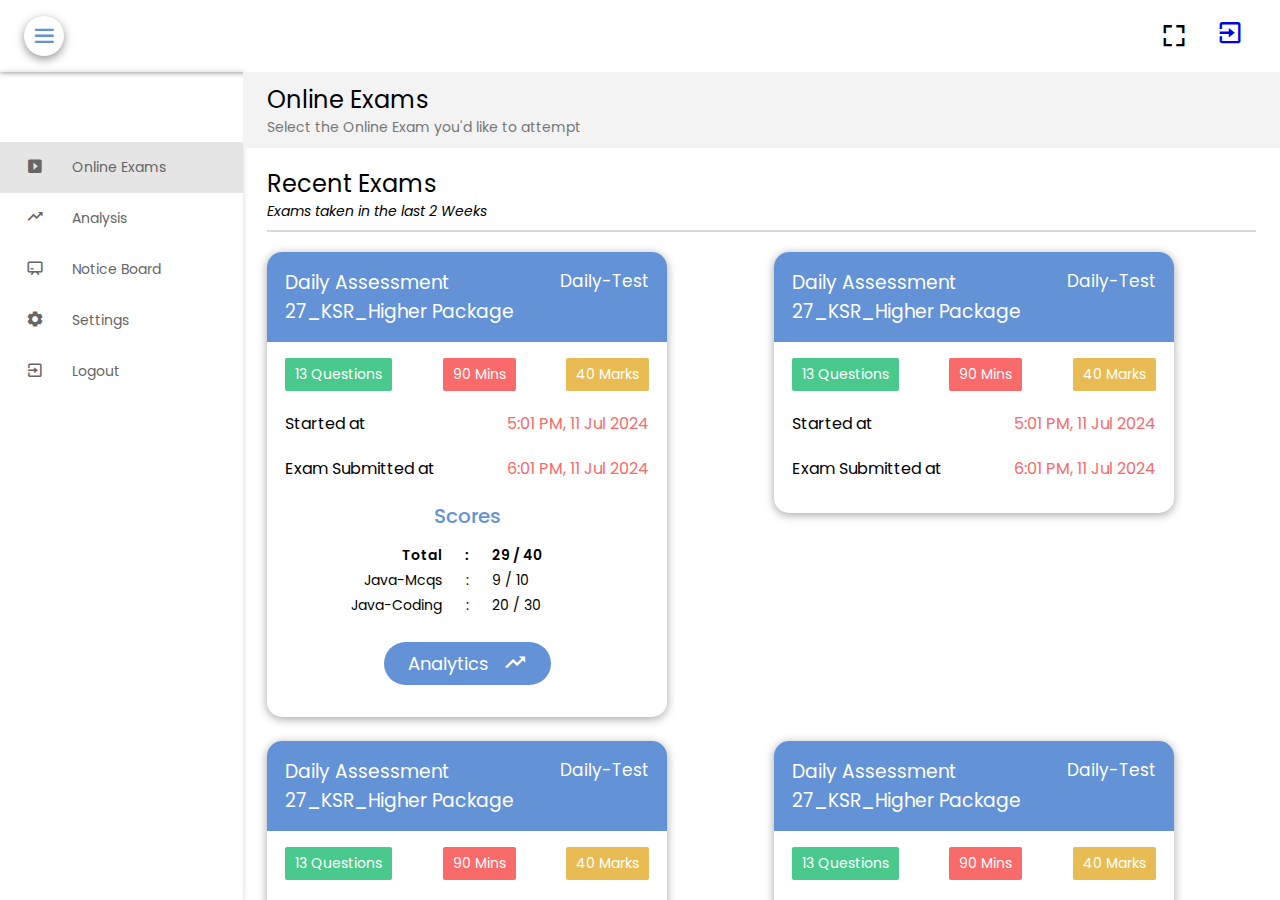
==== index.html @ 1b191458 "Initial commit" ====
<!DOCTYPE html>
<html lang="en">
  <head>
    <meta charset="UTF-8" />
    <meta name="viewport" content="width=device-width, initial-scale=1.0" />
    <title>Login</title>
    <link rel="preconnect" href="https://fonts.googleapis.com" />
    <link rel="preconnect" href="https://fonts.gstatic.com" crossorigin />
    <link
      href="https://fonts.googleapis.com/css2?family=Poppins:ital,wght@0,100;0,200;0,300;0,400;0,500;0,600;0,700;0,800;0,900;1,100;1,200;1,300;1,400;1,500;1,600;1,700;1,800;1,900&display=swap"
      rel="stylesheet"
    />
    <link
      href="https://unpkg.com/boxicons@2.1.4/css/boxicons.min.css"
      rel="stylesheet"
    />
    <link rel="stylesheet" href="./css/index.css" />
    <link rel="stylesheet" href="./css/home.css" />

    <link rel="icon" href="./images/back_black.png" />
    <script defer src="script.js"></script>
  </head>
  <body>
    <header class="header">
      <div class="header__content">
        <div class="menu__icon__box"><i class="bx bx-menu menu__icon"></i></div>
        <img
          class="header__icon"
          src="https://ezexam-mum.s3.ap-south-1.amazonaws.com/static_root/img/custom/igenuine-logotext-3.png"
          alt=""
        />
      </div>

      <div class="header__btns">
        <i class="bx bx-fullscreen fullscreen__btn"></i>
        <a href="login.html"><i class="bx bx-exit exit__btn"></i></a>
      </div>
    </header>
    <main class="main">
      <aside class="side__nav side__nav__open">
        <ul class="side__nav__list">
          <li class="profile__card">
            <div class="profile__image">
              <img
                src="https://assesspro.igenuinesoft.com/static/static_root/images/avatar/avatar-11.png"
                alt=""
              />
            </div>
            <div class="profile__info">
              <p class="profile__name">Surendhar N D</p>
              <p class="profile__id">KSR73152113109</p>
            </div>
          </li>
          <li class="side__nav__item side__nav__active">
            <div class="side__nav__icon">
              <i class="bx bxs-caret-right-square"></i>
            </div>
            <div class="side__nav__text">Online Exams</div>
          </li>
          <li class="side__nav__item">
            <div class="side__nav__icon"><i class="bx bx-trending-up"></i></div>
            <div class="side__nav__text">Analysis</div>
          </li>
          <li class="side__nav__item">
            <div class="side__nav__icon"><i class="bx bx-chalkboard"></i></div>
            <div class="side__nav__text">Notice Board</div>
          </li>
          <li class="side__nav__item">
            <div class="side__nav__icon"><i class="bx bxs-cog"></i></div>
            <div class="side__nav__text">Settings</div>
          </li>
          <li class="side__nav__item">
            <div class="side__nav__icon">
              <i class="bx bx-exit exit__btn"></i>
            </div>
            <div class="side__nav__text">Logout</div>
          </li>
        </ul>
      </aside>
      <article class="exam__container">
        <div class="exam__header">
          <h4>Online Exams</h4>
          <p>Select the Online Exam you'd like to attempt</p>
        </div>
        <div class="exam__main">
          <div class="exam__main__title">
            <h4>Recent Exams</h4>
            <p>Exams taken in the last 2 Weeks</p>
          </div>
          <div class="exam__main__container">
            <!-- box1 -->
            <div class="exam__box">
              <div class="box__header">
                <h3 class="box__title">
                  Daily Assessment 27_KSR_Higher Package
                </h3>
                <h5 class="box__subtitle">Daily-Test</h5>
              </div>
              <main class="box__content">
                <div class="box__info_container">
                  <span class="box__info__1 box__info">13 Questions</span>
                  <span class="box__info__2 box__info">90 Mins</span>
                  <span class="box__info__3 box__info">40 Marks</span>
                </div>
                <p class="box__start__info box__subinfo">
                  <span class="info__title">Started at</span>
                  <span class="info__data">5:01 PM, 11 Jul 2024</span>
                </p>
                <p class="box__submit__info box__subinfo">
                  <span class="info__title">Exam Submitted at</span>
                  <span class="info__data">6:01 PM, 11 Jul 2024</span>
                </p>
                <div class="result__box">
                  <h2 class="result__title">Scores</h2>
                  <div class="result__scores">
                    <p class="scores total__scores">
                      <span class="score__title">Total</span>
                      <span class="score__sep">:</span>
                      <span class="score__mark">29 / 40</span>
                    </p>
                    <p class="scores">
                      <span class="score__title">Java-Mcqs</span>
                      <span class="score__sep">:</span>
                      <span class="score__mark">9 / 10</span>
                    </p>
                    <p class="scores">
                      <span class="score__title">Java-Coding</span>
                      <span class="score__sep">:</span>
                      <span class="score__mark">20 / 30</span>
                    </p>
                  </div>
                  <div class="result__analysis--btn">
                    <p>Analytics</p>
                    <i class="bx bx-trending-up"></i>
                  </div>
                </div>
              </main>
            </div>
            <!-- box2 -->
            <div class="exam__box">
              <div class="box__header">
                <h3 class="box__title">
                  Daily Assessment 27_KSR_Higher Package
                </h3>
                <h5 class="box__subtitle">Daily-Test</h5>
              </div>
              <main class="box__content">
                <div class="box__info_container">
                  <span class="box__info__1 box__info">13 Questions</span>
                  <span class="box__info__2 box__info">90 Mins</span>
                  <span class="box__info__3 box__info">40 Marks</span>
                </div>
                <p class="box__start__info box__subinfo">
                  <span class="info__title">Started at</span>
                  <span class="info__data">5:01 PM, 11 Jul 2024</span>
                </p>
                <p class="box__submit__info box__subinfo">
                  <span class="info__title">Exam Submitted at</span>
                  <span class="info__data">6:01 PM, 11 Jul 2024</span>
                </p>
              </main>
            </div>
            <!-- box3 -->
            <div class="exam__box">
              <div class="box__header">
                <h3 class="box__title">
                  Daily Assessment 27_KSR_Higher Package
                </h3>
                <h5 class="box__subtitle">Daily-Test</h5>
              </div>
              <main class="box__content">
                <div class="box__info_container">
                  <span class="box__info__1 box__info">13 Questions</span>
                  <span class="box__info__2 box__info">90 Mins</span>
                  <span class="box__info__3 box__info">40 Marks</span>
                </div>
                <p class="box__start__info box__subinfo">
                  <span class="info__title">Started at</span>
                  <span class="info__data">5:01 PM, 11 Jul 2024</span>
                </p>
                <p class="box__submit__info box__subinfo">
                  <span class="info__title">Exam Submitted at</span>
                  <span class="info__data">6:01 PM, 11 Jul 2024</span>
                </p>
              </main>
            </div>
            <!-- box4 -->
            <div class="exam__box">
              <div class="box__header">
                <h3 class="box__title">
                  Daily Assessment 27_KSR_Higher Package
                </h3>
                <h5 class="box__subtitle">Daily-Test</h5>
              </div>
              <main class="box__content">
                <div class="box__info_container">
                  <span class="box__info__1 box__info">13 Questions</span>
                  <span class="box__info__2 box__info">90 Mins</span>
                  <span class="box__info__3 box__info">40 Marks</span>
                </div>
                <p class="box__start__info box__subinfo">
                  <span class="info__title">Started at</span>
                  <span class="info__data">5:01 PM, 11 Jul 2024</span>
                </p>
                <p class="box__submit__info box__subinfo">
                  <span class="info__title">Exam Submitted at</span>
                  <span class="info__data">6:01 PM, 11 Jul 2024</span>
                </p>
              </main>
            </div>
            <!-- box5 -->
            <div class="exam__box">
              <div class="box__header">
                <h3 class="box__title">
                  Daily Assessment 27_KSR_Higher Package
                </h3>
                <h5 class="box__subtitle">Daily-Test</h5>
              </div>
              <main class="box__content">
                <div class="box__info_container">
                  <span class="box__info__1 box__info">13 Questions</span>
                  <span class="box__info__2 box__info">90 Mins</span>
                  <span class="box__info__3 box__info">40 Marks</span>
                </div>
                <p class="box__start__info box__subinfo">
                  <span class="info__title">Started at</span>
                  <span class="info__data">5:01 PM, 11 Jul 2024</span>
                </p>
                <p class="box__submit__info box__subinfo">
                  <span class="info__title">Exam Submitted at</span>
                  <span class="info__data">6:01 PM, 11 Jul 2024</span>
                </p>
              </main>
            </div>
            <!-- box6 -->
            <div class="exam__box">
              <div class="box__header">
                <h3 class="box__title">
                  Daily Assessment 27_KSR_Higher Package
                </h3>
                <h5 class="box__subtitle">Daily-Test</h5>
              </div>
              <main class="box__content">
                <div class="box__info_container">
                  <span class="box__info__1 box__info">13 Questions</span>
                  <span class="box__info__2 box__info">90 Mins</span>
                  <span class="box__info__3 box__info">40 Marks</span>
                </div>
                <p class="box__start__info box__subinfo">
                  <span class="info__title">Started at</span>
                  <span class="info__data">5:01 PM, 11 Jul 2024</span>
                </p>
                <p class="box__submit__info box__subinfo">
                  <span class="info__title">Exam Submitted at</span>
                  <span class="info__data">6:01 PM, 11 Jul 2024</span>
                </p>
              </main>
            </div>
            <!-- box7 -->
            <div class="exam__box">
              <div class="box__header">
                <h3 class="box__title">
                  Daily Assessment 27_KSR_Higher Package
                </h3>
                <h5 class="box__subtitle">Daily-Test</h5>
              </div>
              <main class="box__content">
                <div class="box__info_container">
                  <span class="box__info__1 box__info">13 Questions</span>
                  <span class="box__info__2 box__info">90 Mins</span>
                  <span class="box__info__3 box__info">40 Marks</span>
                </div>
                <p class="box__start__info box__subinfo">
                  <span class="info__title">Started at</span>
                  <span class="info__data">5:01 PM, 11 Jul 2024</span>
                </p>
                <p class="box__submit__info box__subinfo">
                  <span class="info__title">Exam Submitted at</span>
                  <span class="info__data">6:01 PM, 11 Jul 2024</span>
                </p>
              </main>
            </div>
            <!-- box80 -->
            <div class="exam__box">
              <div class="box__header">
                <h3 class="box__title">
                  Daily Assessment 27_KSR_Higher Package
                </h3>
                <h5 class="box__subtitle">Daily-Test</h5>
              </div>
              <main class="box__content">
                <div class="box__info_container">
                  <span class="box__info__1 box__info">13 Questions</span>
                  <span class="box__info__2 box__info">90 Mins</span>
                  <span class="box__info__3 box__info">40 Marks</span>
                </div>
                <p class="box__start__info box__subinfo">
                  <span class="info__title">Started at</span>
                  <span class="info__data">5:01 PM, 11 Jul 2024</span>
                </p>
                <p class="box__submit__info box__subinfo">
                  <span class="info__title">Exam Submitted at</span>
                  <span class="info__data">6:01 PM, 11 Jul 2024</span>
                </p>
              </main>
            </div>
          </div>
          <a href="#" class="more__analytics"
            >Click here to See All Analytics</a
          >

          <div class="exam__upcom">
            <div class="exam__upcom__title">
              <h4>Open & Upcoming Exams</h4>
            </div>
            <main class="exam__upom__main">
              <!-- <p class="exam__upcom__message">No Upcoming Exams</p> -->

              <!-- type -1 -->
              <div class="exam__type__container">
                <div class="exam__type__header">
                  <div class="exam__type__header__icon">
                    <i class="bx bxs-chevron-down-circle"></i>
                  </div>
                  <div class="exam__type__header__title">
                    <span class="exam__type__title">Daily-Test</span>
                    <span class="exam__type__count"> - 1 Exam</span>
                  </div>
                </div>
                <div
                  class="exam__upcom__container exam__upcom__container__open"
                >
                  <!-- box 1 -->
                  <div class="exam__upcom__box__container">
                    <div class="exam__box exam__upcom__box">
                      <div class="box__header box__upcom__header">
                        <h3 class="box__title">
                          Daily Assessment 27_KSR_Higher Package
                        </h3>
                      </div>
                      <main class="box__content">
                        <div class="box__info_container">
                          <span class="box__info__1 box__info"
                            >13 Questions</span
                          >
                          <span class="box__info__2 box__info">90 Mins</span>
                          <span class="box__info__3 box__info">40 Marks</span>
                        </div>
                        <p class="box__start__info box__subinfo">
                          <span class="info__title">Starts At</span>
                          <span class="info__data">5:01 PM, 11 Jul 2024</span>
                        </p>
                        <p class="box__submit__info box__subinfo">
                          <span class="info__title">Start Before</span>
                          <span class="info__data">6:01 PM, 11 Jul 2024</span>
                        </p>
                        <div class="exam__start__container">
                          <div class="exam__start--btn">
                            <p>Start Exam</p>
                            <i class="bx bxs-send"></i>
                          </div>
                        </div>
                      </main>
                    </div>
                  </div>
                </div>
              </div>
            </main>
          </div>
        </div>
      </article>
    </main>
  </body>
</html>
---- css/index.css ----
* {
  margin: 0;
  padding: 0;
  box-sizing: border-box;
}

html {
  scroll-behavior: smooth;
}

body {
  font-family: "Poppins", sans-serif;
}
---- css/home.css ----
.header {
  height: 8vh;
  position: static;
  display: flex;
  box-shadow: 0 1px 5px #00000065;
  justify-content: space-between;
  align-items: center;
  padding: 6px 36px;
  padding-left: 24px;
  z-index: 5;
}

.header__content {
  align-items: center;
  display: flex;
  gap: 24px;
}

.menu__icon__box {
  border-radius: 100%;
  padding: 6px;
  box-shadow: 0 3px 10px #0000006f;
  display: flex;
  align-items: center;
  justify-content: center;
  transition: 0.3s;
  cursor: pointer;
  color: #6492d7;
}

.menu__icon__box:hover {
  box-shadow: 0 1px 5px #0000006f;
}

.menu__icon {
  font-size: 28px;
}

.header__icon {
  width: 180px;
}

.header__btns {
  display: flex;
  align-items: center;
  gap: 28px;
  font-size: 28px;
}

.fullscreen__btn {
  cursor: pointer;
}

.exit__btn {
  cursor: pointer;
}
/* main container */

.main {
  width: 100%;
  height: 92vh;
  display: flex;
  /* background-color: #6492d7; */
}

.side__nav {
  overflow: hidden;
  width: 75px;
  height: 100%;
  box-shadow: 0 0 5px #77777752;
  transition: 0.3s;
  cursor: pointer;
}

.side__nav__open {
  width: 300px;
}

/* exam container */

.exam__container {
  width: 100%;
  overflow: auto;
}

.exam__header {
  background: #f3f3f3;
  width: 100%;
  padding: 10px 0;
  padding-left: 24px;
  margin-bottom: 18px;
}
.exam__header h4 {
  font-size: 24px;
  font-weight: 400;
}

.exam__header p {
  font-size: 14px;
  color: #777;
}

.exam__main {
  padding: 0 24px;
}

.exam__main__title {
}

.exam__main__title h4 {
  font-size: 24px;
  font-weight: 400;
}

.exam__main__title p {
  font-size: 14px;
  font-style: italic;
  padding-bottom: 8px;
  border-bottom: 2px solid #77777745;
}

/* Exam main container */

.exam__main__container {
  display: grid;
  gap: 24px;
  grid-template-columns: repeat(auto-fit, minmax(350px, 1fr));
  padding: 20px 0;
  align-items: self-start;
}

/* exam box */
.exam__box {
  /* width: 500px; */
  box-shadow: 0 2px 10px #0a0a0a5f;
  border-radius: 15px;
  max-width: 400px;
}

.box__header {
  padding: 16px 18px;
  background: #6492d7;
  color: #fff;
  border-radius: 15px;
  border-bottom-left-radius: 0;
  border-bottom-right-radius: 0;
}

.box__header {
  display: flex;
  justify-content: space-between;
}

.box__content {
  padding: 16px 18px;
  display: flex;
  flex-direction: column;
  gap: 20px;
  padding-bottom: 32px;
}

.box__title {
  flex-basis: 70%;
  font-weight: 400;
}

.box__subtitle {
  font-size: 17px;
  font-weight: 400;
}

/* info small boxes */

.box__info_container {
  display: flex;
  justify-content: space-between;
}

.box__info {
  padding: 6px 10px;
  color: #fff;
  border-radius: 2px;
  font-size: 14px;
}

.box__info__1 {
  background: #49c98c;
}

.box__info__2 {
  background: #f96a6a;
}

.box__info__3 {
  background: #e9bc53;
}

.box__subinfo {
  display: flex;
  justify-content: space-between;
}

.info__title {
}

.info__data {
  color: #f96a6a;
}

/* https://assesspro.igenuinesoft.com/static/static_root/images/gallary/30.png */

/* side nav */
.side__nav__list {
  display: flex;
  flex-direction: column;
}

.profile__card {
  background: url("https://assesspro.igenuinesoft.com/static/static_root/images/gallary/30.png");
  background-position: bottom;
  /* background-size: 200%; */
  display: flex;
  align-items: center;
  gap: 24px;
  /* padding: 16px 24px; */
  color: #fff;

  /*  */
  width: 100%;
  padding: 10px;
  text-align: center;
}

.profile__image {
  width: 50px;
}

.profile__image img {
  width: 50px;
}

.side__nav__item {
  display: flex;
  align-items: center;
  gap: 28px;
  /* padding: 12px 36px; */
  transition: 0.3s;
  cursor: pointer;
  color: #666;

  /*  */
  width: 100%;
  padding: 12px 26px;
  text-align: center;
}

.side__nav__icon {
  font-size: 18px;
}

.side__nav__text {
  font-size: 14px;
  text-wrap: nowrap;
}

.side__nav__item:hover {
  background-color: #f5f5f5;
}

.side__nav__active {
  background: #e5e5e5;
}

/* Result */
.result__box {
  display: flex;
  flex-direction: column;
  align-items: center;
  justify-content: center;
  gap: 14px;
}

.result__title {
  color: #6492d7;
  font-size: 20px;
  font-weight: 500;
}

.result__analysis--btn {
  padding: 8px 24px;
  background: #6492d7;
  border-radius: 24px;
  color: #fff;
  display: flex;
  align-items: center;
  justify-content: center;
  gap: 14px;
  cursor: pointer;
  transition: 0.3s;
}

.result__analysis--btn:hover {
  box-shadow: 0 1px 10px #08080848;
}

.result__analysis--btn p {
  font-size: 18px;
}

.result__analysis--btn i {
  font-size: 24px;
}

.result__scores {
  margin-bottom: 8px;
}

.scores {
  width: 100%;
  display: flex;
  justify-content: center;
  font-weight: 400;
  font-size: 14px;
  margin-bottom: 4px;
  /* justify-content: space-evenly; */
}

.score__title,
.score__mark {
  width: 120px;
}

.score__title {
  text-align: right;
}
.score__sep {
  width: 50px;
  text-align: center;
}

.total__scores {
  font-weight: 600;
}

/* see more analytics */

.more__analytics {
  display: block;
  width: 100%;
  color: #6492d7;
  padding-bottom: 14px;
  border-bottom: 2px solid #d6d6d6;
  font-size: 14px;
  margin-bottom: 18px;
}

/* Upcomming */

.exam__upcom__title {
  margin-bottom: 14px;
}

.exam__upcom__title h4 {
  font-size: 24px;
  font-weight: 400;
  font-size: 24px;
}

.exam__upcom__message {
  font-weight: 400;
  color: #555;
  font-size: 14px;
  padding-left: 14px;
}

.exam__upcom__container {
  display: grid;
  gap: 24px;
  grid-template-columns: repeat(auto-fit, minmax(350px, 1fr));

  align-items: self-start;
  max-height: 0;
  overflow: hidden;
  /* transition: max-height 1s ease, padding 0s ease-out 1s; */
  transition: max-height 1s ease;
}

.exam__upcom__box__container {
  padding: 20px 14px;
}

.box__upcom__header {
}

.box__upcom__header .box__title {
  flex-basis: 100%;
  font-size: 16px;
}

.exam__start__container {
  display: flex;
  align-items: center;
  justify-content: center;
}

.exam__start--btn {
  padding: 8px 24px;
  background: #6492d7;
  border-radius: 24px;
  color: #fff;
  display: flex;
  align-items: center;
  justify-content: center;
  gap: 12px;
  cursor: pointer;
  transition: 0.3s;
}

.exam__start--btn:hover {
  box-shadow: 0 1px 10px #08080848;
}

.exam__start--btn i {
  font-size: 18px;
}

/* Exam type container */

.exam__type__container {
  border: 1px solid #d6d6d6;
  margin-bottom: 10px;
  box-shadow: 0 0 5px #d6d6d6;
}

.exam__type__header {
  display: flex;
  padding: 10px 14px;
  border-bottom: 1px solid #d6d6d6;
  gap: 14px;
  align-items: center;
  justify-content: start;
}

.exam__type__header__icon {
  font-size: 18px;
  color: #6492d7;
  cursor: pointer;
}

.exam__type__header__title {
  font-size: 18px;
}

.exam__type__title {
  color: #f96a6a;
}

.exam__type__count {
  color: #000;
}

.exam__upcom__container__open {
  max-height: 800px;
  transition: max-height 1s ease;
}
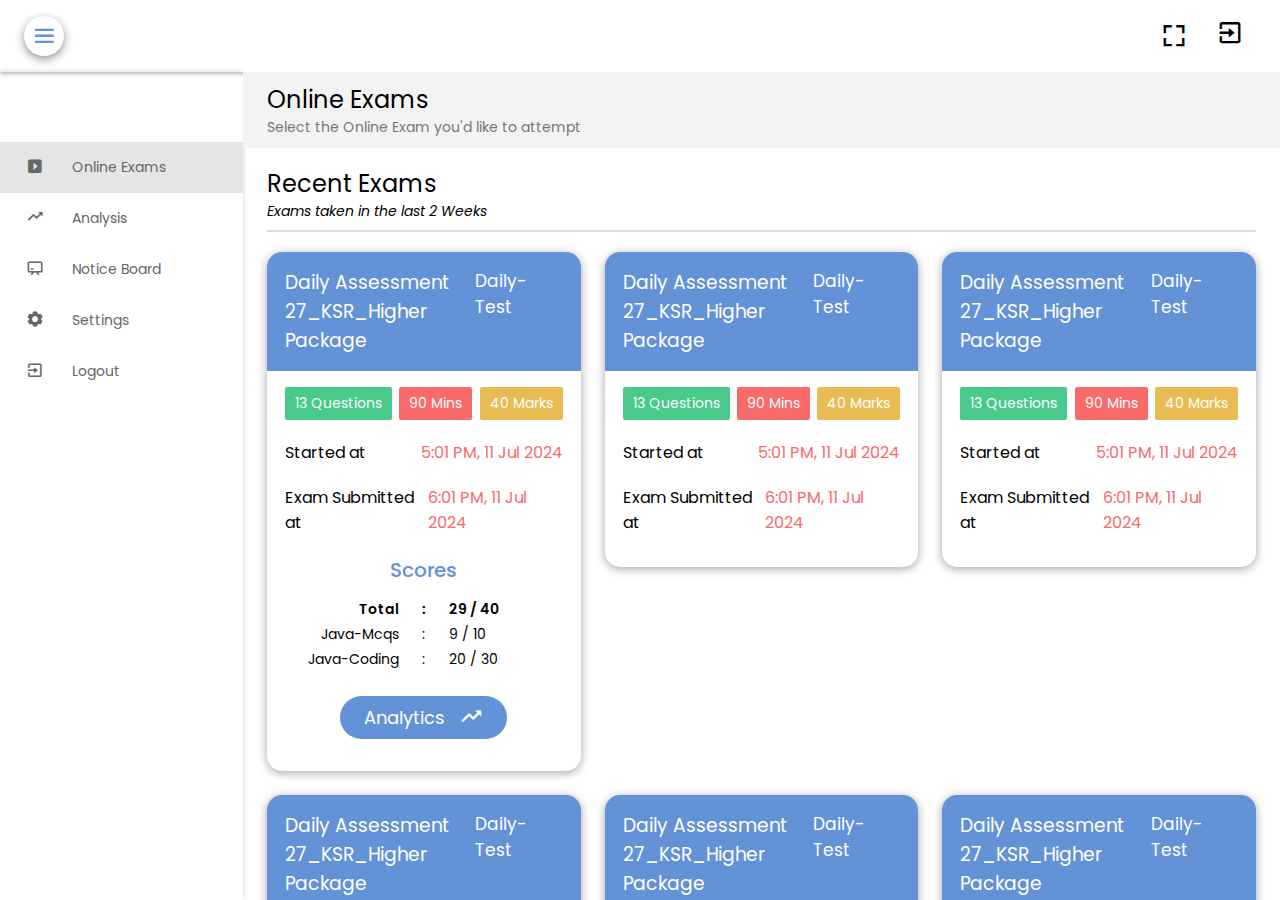
==== commit c8520f7b: "updated settings and notice board" ====
--- a/index.html
+++ b/index.html
@@ -3,7 +3,7 @@
   <head>
     <meta charset="UTF-8" />
     <meta name="viewport" content="width=device-width, initial-scale=1.0" />
-    <title>Login</title>
+    <title>Online Exams - iGenuine Learning</title>
     <link rel="preconnect" href="https://fonts.googleapis.com" />
     <link rel="preconnect" href="https://fonts.gstatic.com" crossorigin />
     <link
@@ -14,9 +14,14 @@
       href="https://unpkg.com/boxicons@2.1.4/css/boxicons.min.css"
       rel="stylesheet"
     />
+    <link
+      rel="shortcut icon"
+      href="https://ezexam-mum.s3.ap-south-1.amazonaws.com/static_root/img/custom/igenuine-favicon.png"
+      type="image/x-icon"
+    />
     <link rel="stylesheet" href="./css/index.css" />
     <link rel="stylesheet" href="./css/home.css" />
-
+    <link rel="stylesheet" href="./css/onlineexams.css" />
     <link rel="icon" href="./images/back_black.png" />
     <script defer src="script.js"></script>
   </head>
@@ -52,28 +57,42 @@
             </div>
           </li>
           <li class="side__nav__item side__nav__active">
-            <div class="side__nav__icon">
-              <i class="bx bxs-caret-right-square"></i>
-            </div>
-            <div class="side__nav__text">Online Exams</div>
+            <a href="index.html">
+              <div class="side__nav__icon">
+                <i class="bx bxs-caret-right-square"></i>
+              </div>
+              <div class="side__nav__text">Online Exams</div>
+            </a>
           </li>
           <li class="side__nav__item">
-            <div class="side__nav__icon"><i class="bx bx-trending-up"></i></div>
-            <div class="side__nav__text">Analysis</div>
+            <a href="#"
+              ><div class="side__nav__icon">
+                <i class="bx bx-trending-up"></i>
+              </div>
+              <div class="side__nav__text">Analysis</div></a
+            >
           </li>
           <li class="side__nav__item">
-            <div class="side__nav__icon"><i class="bx bx-chalkboard"></i></div>
-            <div class="side__nav__text">Notice Board</div>
+            <a href="noticeboard.html">
+              <div class="side__nav__icon">
+                <i class="bx bx-chalkboard"></i>
+              </div>
+              <div class="side__nav__text">Notice Board</div>
+            </a>
           </li>
           <li class="side__nav__item">
-            <div class="side__nav__icon"><i class="bx bxs-cog"></i></div>
-            <div class="side__nav__text">Settings</div>
+            <a href="settings.html"
+              ><div class="side__nav__icon"><i class="bx bxs-cog"></i></div>
+              <div class="side__nav__text">Settings</div></a
+            >
           </li>
           <li class="side__nav__item">
-            <div class="side__nav__icon">
-              <i class="bx bx-exit exit__btn"></i>
-            </div>
-            <div class="side__nav__text">Logout</div>
+            <a href="#"
+              ><div class="side__nav__icon">
+                <i class="bx bx-exit exit__btn"></i>
+              </div>
+              <div class="side__nav__text">Logout</div></a
+            >
           </li>
         </ul>
       </aside>
--- a/css/index.css
+++ b/css/index.css
@@ -11,3 +11,8 @@
 body {
   font-family: "Poppins", sans-serif;
 }
+
+a {
+  color: inherit;
+  text-decoration: none;
+}
--- a/css/home.css
+++ b/css/home.css
@@ -54,160 +54,6 @@
 .exit__btn {
   cursor: pointer;
 }
-/* main container */
-
-.main {
-  width: 100%;
-  height: 92vh;
-  display: flex;
-  /* background-color: #6492d7; */
-}
-
-.side__nav {
-  overflow: hidden;
-  width: 75px;
-  height: 100%;
-  box-shadow: 0 0 5px #77777752;
-  transition: 0.3s;
-  cursor: pointer;
-}
-
-.side__nav__open {
-  width: 300px;
-}
-
-/* exam container */
-
-.exam__container {
-  width: 100%;
-  overflow: auto;
-}
-
-.exam__header {
-  background: #f3f3f3;
-  width: 100%;
-  padding: 10px 0;
-  padding-left: 24px;
-  margin-bottom: 18px;
-}
-.exam__header h4 {
-  font-size: 24px;
-  font-weight: 400;
-}
-
-.exam__header p {
-  font-size: 14px;
-  color: #777;
-}
-
-.exam__main {
-  padding: 0 24px;
-}
-
-.exam__main__title {
-}
-
-.exam__main__title h4 {
-  font-size: 24px;
-  font-weight: 400;
-}
-
-.exam__main__title p {
-  font-size: 14px;
-  font-style: italic;
-  padding-bottom: 8px;
-  border-bottom: 2px solid #77777745;
-}
-
-/* Exam main container */
-
-.exam__main__container {
-  display: grid;
-  gap: 24px;
-  grid-template-columns: repeat(auto-fit, minmax(350px, 1fr));
-  padding: 20px 0;
-  align-items: self-start;
-}
-
-/* exam box */
-.exam__box {
-  /* width: 500px; */
-  box-shadow: 0 2px 10px #0a0a0a5f;
-  border-radius: 15px;
-  max-width: 400px;
-}
-
-.box__header {
-  padding: 16px 18px;
-  background: #6492d7;
-  color: #fff;
-  border-radius: 15px;
-  border-bottom-left-radius: 0;
-  border-bottom-right-radius: 0;
-}
-
-.box__header {
-  display: flex;
-  justify-content: space-between;
-}
-
-.box__content {
-  padding: 16px 18px;
-  display: flex;
-  flex-direction: column;
-  gap: 20px;
-  padding-bottom: 32px;
-}
-
-.box__title {
-  flex-basis: 70%;
-  font-weight: 400;
-}
-
-.box__subtitle {
-  font-size: 17px;
-  font-weight: 400;
-}
-
-/* info small boxes */
-
-.box__info_container {
-  display: flex;
-  justify-content: space-between;
-}
-
-.box__info {
-  padding: 6px 10px;
-  color: #fff;
-  border-radius: 2px;
-  font-size: 14px;
-}
-
-.box__info__1 {
-  background: #49c98c;
-}
-
-.box__info__2 {
-  background: #f96a6a;
-}
-
-.box__info__3 {
-  background: #e9bc53;
-}
-
-.box__subinfo {
-  display: flex;
-  justify-content: space-between;
-}
-
-.info__title {
-}
-
-.info__data {
-  color: #f96a6a;
-}
-
-/* https://assesspro.igenuinesoft.com/static/static_root/images/gallary/30.png */
 
 /* side nav */
 .side__nav__list {
@@ -239,7 +85,7 @@
   width: 50px;
 }
 
-.side__nav__item {
+.side__nav__item a {
   display: flex;
   align-items: center;
   gap: 28px;
@@ -271,195 +117,24 @@
   background: #e5e5e5;
 }
 
-/* Result */
-.result__box {
+/* main container */
+
+.main {
+  width: 100%;
+  height: 92vh;
   display: flex;
-  flex-direction: column;
-  align-items: center;
-  justify-content: center;
-  gap: 14px;
+  /* background-color: #6492d7; */
 }
 
-.result__title {
-  color: #6492d7;
-  font-size: 20px;
-  font-weight: 500;
-}
-
-.result__analysis--btn {
-  padding: 8px 24px;
-  background: #6492d7;
-  border-radius: 24px;
-  color: #fff;
-  display: flex;
-  align-items: center;
-  justify-content: center;
-  gap: 14px;
-  cursor: pointer;
+.side__nav {
+  overflow: hidden;
+  width: 75px;
+  height: 100%;
+  box-shadow: 0 0 5px #77777752;
   transition: 0.3s;
-}
-
-.result__analysis--btn:hover {
-  box-shadow: 0 1px 10px #08080848;
-}
-
-.result__analysis--btn p {
-  font-size: 18px;
-}
-
-.result__analysis--btn i {
-  font-size: 24px;
-}
-
-.result__scores {
-  margin-bottom: 8px;
-}
-
-.scores {
-  width: 100%;
-  display: flex;
-  justify-content: center;
-  font-weight: 400;
-  font-size: 14px;
-  margin-bottom: 4px;
-  /* justify-content: space-evenly; */
-}
-
-.score__title,
-.score__mark {
-  width: 120px;
-}
-
-.score__title {
-  text-align: right;
-}
-.score__sep {
-  width: 50px;
-  text-align: center;
-}
-
-.total__scores {
-  font-weight: 600;
-}
-
-/* see more analytics */
-
-.more__analytics {
-  display: block;
-  width: 100%;
-  color: #6492d7;
-  padding-bottom: 14px;
-  border-bottom: 2px solid #d6d6d6;
-  font-size: 14px;
-  margin-bottom: 18px;
-}
-
-/* Upcomming */
-
-.exam__upcom__title {
-  margin-bottom: 14px;
-}
-
-.exam__upcom__title h4 {
-  font-size: 24px;
-  font-weight: 400;
-  font-size: 24px;
-}
-
-.exam__upcom__message {
-  font-weight: 400;
-  color: #555;
-  font-size: 14px;
-  padding-left: 14px;
-}
-
-.exam__upcom__container {
-  display: grid;
-  gap: 24px;
-  grid-template-columns: repeat(auto-fit, minmax(350px, 1fr));
-
-  align-items: self-start;
-  max-height: 0;
-  overflow: hidden;
-  /* transition: max-height 1s ease, padding 0s ease-out 1s; */
-  transition: max-height 1s ease;
-}
-
-.exam__upcom__box__container {
-  padding: 20px 14px;
-}
-
-.box__upcom__header {
-}
-
-.box__upcom__header .box__title {
-  flex-basis: 100%;
-  font-size: 16px;
-}
-
-.exam__start__container {
-  display: flex;
-  align-items: center;
-  justify-content: center;
-}
-
-.exam__start--btn {
-  padding: 8px 24px;
-  background: #6492d7;
-  border-radius: 24px;
-  color: #fff;
-  display: flex;
-  align-items: center;
-  justify-content: center;
-  gap: 12px;
-  cursor: pointer;
-  transition: 0.3s;
-}
-
-.exam__start--btn:hover {
-  box-shadow: 0 1px 10px #08080848;
-}
-
-.exam__start--btn i {
-  font-size: 18px;
-}
-
-/* Exam type container */
-
-.exam__type__container {
-  border: 1px solid #d6d6d6;
-  margin-bottom: 10px;
-  box-shadow: 0 0 5px #d6d6d6;
-}
-
-.exam__type__header {
-  display: flex;
-  padding: 10px 14px;
-  border-bottom: 1px solid #d6d6d6;
-  gap: 14px;
-  align-items: center;
-  justify-content: start;
-}
-
-.exam__type__header__icon {
-  font-size: 18px;
-  color: #6492d7;
   cursor: pointer;
 }
 
-.exam__type__header__title {
-  font-size: 18px;
+.side__nav__open {
+  width: 300px;
 }
-
-.exam__type__title {
-  color: #f96a6a;
-}
-
-.exam__type__count {
-  color: #000;
-}
-
-.exam__upcom__container__open {
-  max-height: 800px;
-  transition: max-height 1s ease;
-}
--- a/css/onlineexams.css
+++ b/css/onlineexams.css
@@ -0,0 +1,325 @@
+/* exam container */
+
+.exam__container {
+  width: 100%;
+  overflow: auto;
+}
+
+.exam__header {
+  background: #f3f3f3;
+  width: 100%;
+  padding: 10px 0;
+  padding-left: 24px;
+  margin-bottom: 18px;
+}
+.exam__header h4 {
+  font-size: 24px;
+  font-weight: 400;
+}
+
+.exam__header p {
+  font-size: 14px;
+  color: #777;
+}
+
+.exam__main {
+  padding: 0 24px;
+}
+
+.exam__main__title {
+}
+
+.exam__main__title h4 {
+  font-size: 24px;
+  font-weight: 400;
+}
+
+.exam__main__title p {
+  font-size: 14px;
+  font-style: italic;
+  padding-bottom: 8px;
+  border-bottom: 2px solid #77777745;
+}
+
+/* Exam main container */
+
+.exam__main__container {
+  display: grid;
+  gap: 24px;
+  grid-template-columns: repeat(auto-fit, minmax(300px, 1fr));
+  padding: 20px 0;
+  align-items: self-start;
+}
+
+/* exam box */
+.exam__box {
+  /* width: 500px; */
+  box-shadow: 0 2px 10px #0a0a0a5f;
+  border-radius: 15px;
+  max-width: 400px;
+}
+
+.box__header {
+  padding: 16px 18px;
+  background: #6492d7;
+  color: #fff;
+  border-radius: 15px;
+  border-bottom-left-radius: 0;
+  border-bottom-right-radius: 0;
+}
+
+.box__header {
+  display: flex;
+  justify-content: space-between;
+}
+
+.box__content {
+  padding: 16px 18px;
+  display: flex;
+  flex-direction: column;
+  gap: 20px;
+  padding-bottom: 32px;
+}
+
+.box__title {
+  flex-basis: 70%;
+  font-weight: 400;
+}
+
+.box__subtitle {
+  font-size: 17px;
+  font-weight: 400;
+}
+
+/* info small boxes */
+
+.box__info_container {
+  display: flex;
+  justify-content: space-between;
+}
+
+.box__info {
+  padding: 6px 10px;
+  color: #fff;
+  border-radius: 2px;
+  font-size: 14px;
+}
+
+.box__info__1 {
+  background: #49c98c;
+}
+
+.box__info__2 {
+  background: #f96a6a;
+}
+
+.box__info__3 {
+  background: #e9bc53;
+}
+
+.box__subinfo {
+  display: flex;
+  justify-content: space-between;
+}
+
+.info__title {
+}
+
+.info__data {
+  color: #f96a6a;
+}
+
+/* https://assesspro.igenuinesoft.com/static/static_root/images/gallary/30.png */
+
+/* Result */
+.result__box {
+  display: flex;
+  flex-direction: column;
+  align-items: center;
+  justify-content: center;
+  gap: 14px;
+}
+
+.result__title {
+  color: #6492d7;
+  font-size: 20px;
+  font-weight: 500;
+}
+
+.result__analysis--btn {
+  padding: 8px 24px;
+  background: #6492d7;
+  border-radius: 24px;
+  color: #fff;
+  display: flex;
+  align-items: center;
+  justify-content: center;
+  gap: 14px;
+  cursor: pointer;
+  transition: 0.3s;
+}
+
+.result__analysis--btn:hover {
+  box-shadow: 0 1px 10px #08080848;
+}
+
+.result__analysis--btn p {
+  font-size: 18px;
+}
+
+.result__analysis--btn i {
+  font-size: 24px;
+}
+
+.result__scores {
+  margin-bottom: 8px;
+}
+
+.scores {
+  width: 100%;
+  display: flex;
+  justify-content: center;
+  font-weight: 400;
+  font-size: 14px;
+  margin-bottom: 4px;
+  /* justify-content: space-evenly; */
+}
+
+.score__title,
+.score__mark {
+  width: 120px;
+}
+
+.score__title {
+  text-align: right;
+}
+.score__sep {
+  width: 50px;
+  text-align: center;
+}
+
+.total__scores {
+  font-weight: 600;
+}
+
+/* see more analytics */
+
+.more__analytics {
+  display: block;
+  width: 100%;
+  color: #6492d7;
+  padding-bottom: 14px;
+  border-bottom: 2px solid #d6d6d6;
+  font-size: 14px;
+  margin-bottom: 18px;
+}
+
+/* Upcomming */
+
+.exam__upcom__title {
+  margin-bottom: 14px;
+}
+
+.exam__upcom__title h4 {
+  font-size: 24px;
+  font-weight: 400;
+  font-size: 24px;
+}
+
+.exam__upcom__message {
+  font-weight: 400;
+  color: #555;
+  font-size: 14px;
+  padding-left: 14px;
+}
+
+.exam__upcom__container {
+  display: grid;
+  gap: 24px;
+  grid-template-columns: repeat(auto-fit, minmax(300px, 1fr));
+
+  align-items: self-start;
+  max-height: 0;
+  overflow: hidden;
+  /* transition: max-height 1s ease, padding 0s ease-out 1s; */
+  transition: max-height 1s ease;
+}
+
+.exam__upcom__box__container {
+  padding: 20px 14px;
+}
+
+.box__upcom__header {
+}
+
+.box__upcom__header .box__title {
+  flex-basis: 100%;
+  font-size: 16px;
+}
+
+.exam__start__container {
+  display: flex;
+  align-items: center;
+  justify-content: center;
+}
+
+.exam__start--btn {
+  padding: 8px 24px;
+  background: #6492d7;
+  border-radius: 24px;
+  color: #fff;
+  display: flex;
+  align-items: center;
+  justify-content: center;
+  gap: 12px;
+  cursor: pointer;
+  transition: 0.3s;
+}
+
+.exam__start--btn:hover {
+  box-shadow: 0 1px 10px #08080848;
+}
+
+.exam__start--btn i {
+  font-size: 18px;
+}
+
+/* Exam type container */
+
+.exam__type__container {
+  border: 1px solid #d6d6d6;
+  margin-bottom: 10px;
+  box-shadow: 0 0 5px #d6d6d6;
+}
+
+.exam__type__header {
+  display: flex;
+  padding: 10px 14px;
+  border-bottom: 1px solid #d6d6d6;
+  gap: 14px;
+  align-items: center;
+  justify-content: start;
+}
+
+.exam__type__header__icon {
+  font-size: 18px;
+  color: #6492d7;
+  cursor: pointer;
+}
+
+.exam__type__header__title {
+  font-size: 18px;
+}
+
+.exam__type__title {
+  color: #f96a6a;
+}
+
+.exam__type__count {
+  color: #000;
+}
+
+.exam__upcom__container__open {
+  max-height: 800px;
+  transition: max-height 1s ease;
+}
